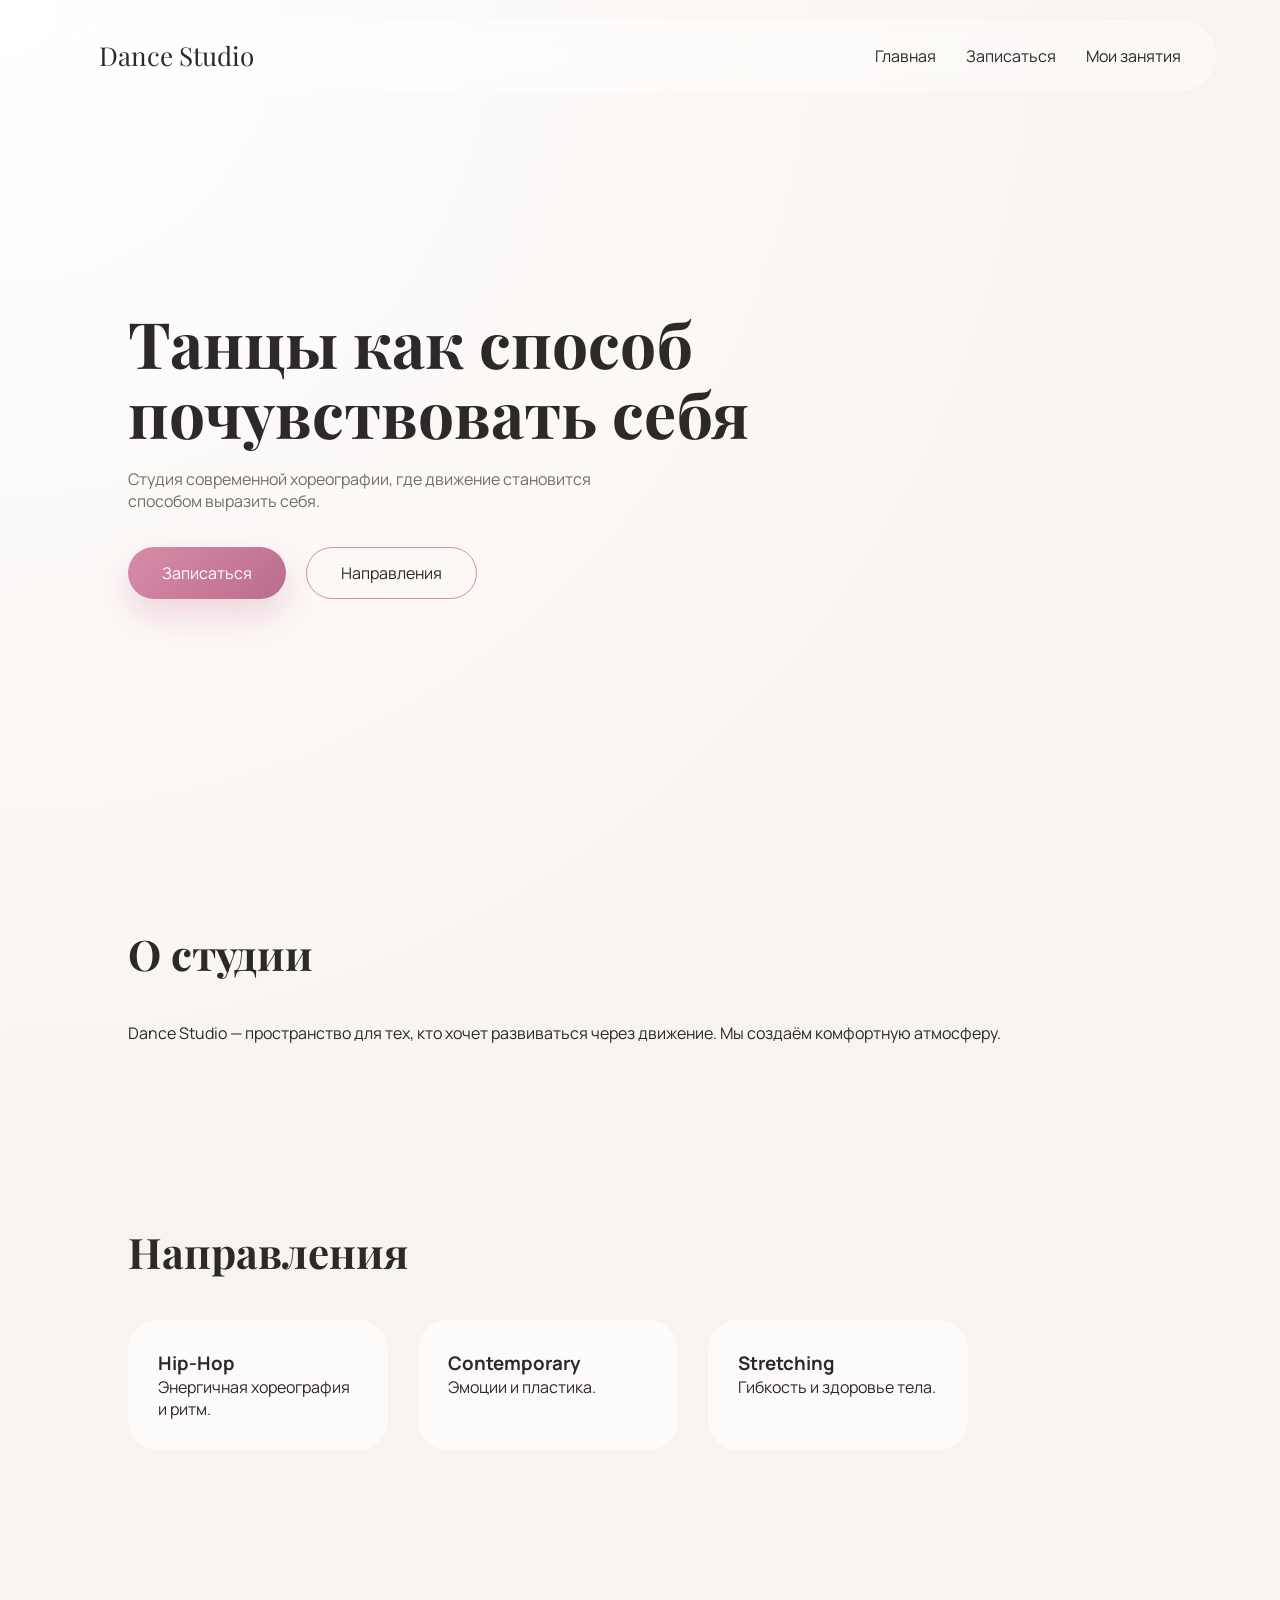
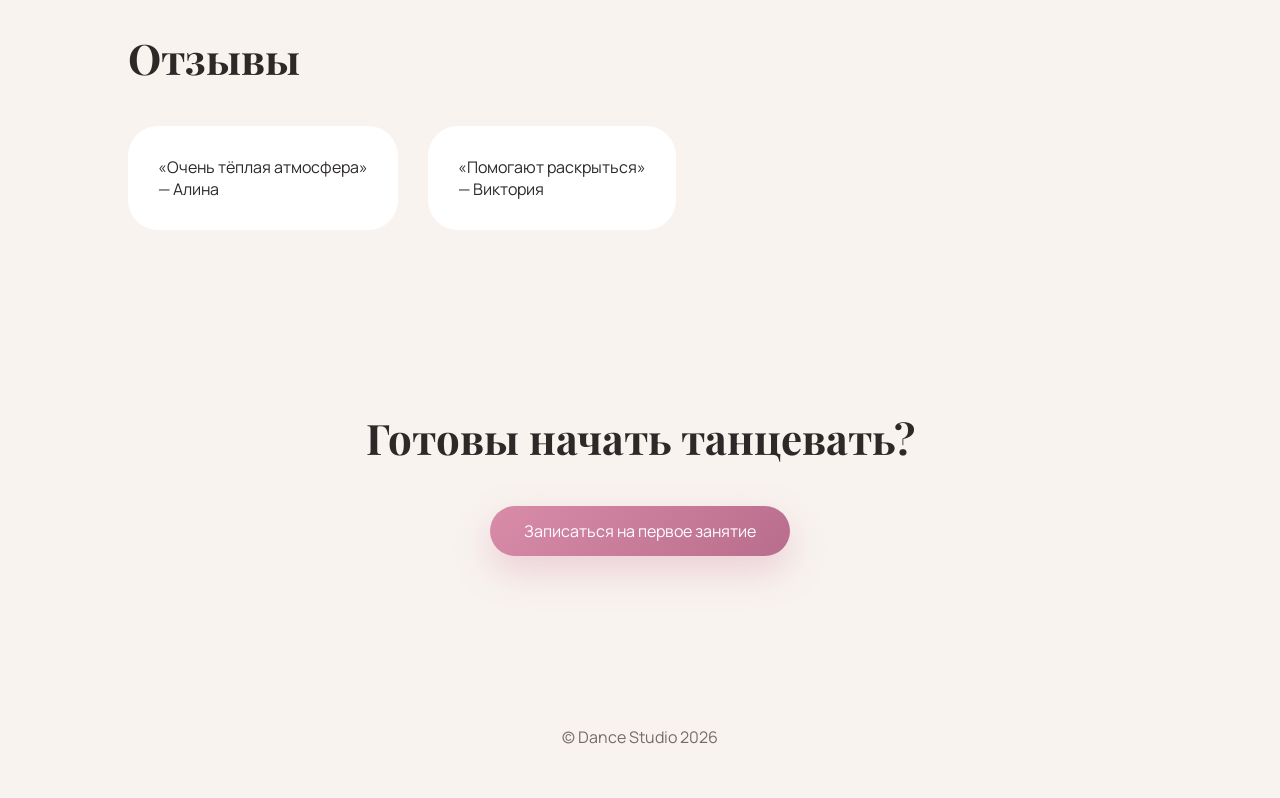
==== index.html @ daf2286c "1 1" ====
<!DOCTYPE html>
<html lang="ru">

<head>
  <meta charset="UTF-8">
  <meta name="viewport" content="width=device-width, initial-scale=1.0">
  <title>Dance Studio</title>
  <link rel="stylesheet" href="css/style.css">
</head>

<body>

<header class="header">

  <a href="index.html" class="logo">Dance Studio</a>

  <nav class="nav">
    <a href="index.html">Главная</a>
    <a href="booking.html">Записаться</a>
    <a href="profile.html">Мои занятия</a>
  </nav>

</header>

<main>

<section class="hero">

  <div>

    <h1>Танцы как способ почувствовать себя</h1>

    <p>
      Студия современной хореографии,
      где движение становится способом выразить себя.
    </p>

    <div class="hero-actions">

      <a href="booking.html" class="button">Записаться</a>
      <a href="#directions" class="secondary-button">Направления</a>

    </div>

  </div>

</section>

<section class="about">
  <h2>О студии</h2>
  <p>
    Dance Studio — пространство для тех,
    кто хочет развиваться через движение.
    Мы создаём комфортную атмосферу.
  </p>
</section>

<section class="directions" id="directions">

  <h2>Направления</h2>

  <div class="cards">

    <div class="card">
      <h3>Hip-Hop</h3>
      <p>Энергичная хореография и ритм.</p>
    </div>

    <div class="card">
      <h3>Contemporary</h3>
      <p>Эмоции и пластика.</p>
    </div>

    <div class="card">
      <h3>Stretching</h3>
      <p>Гибкость и здоровье тела.</p>
    </div>



  </div>

</section>

<section>

  <h2>Отзывы</h2>

  <div class="reviews">

    <div class="review">
      <p>«Очень тёплая атмосфера»</p>
      <span>— Алина</span>
    </div>

    <div class="review">
      <p>«Помогают раскрыться»</p>
      <span>— Виктория</span>
    </div>

  </div>

</section>

<section class="final">

  <h2>Готовы начать танцевать?</h2>

  <a href="booking.html" class="button">
    Записаться на первое занятие
  </a>

</section>

</main>

<footer>
  <p>© Dance Studio 2026</p>
</footer>

</body>
</html>
---- css/style.css ----
@import url('https://fonts.googleapis.com/css2?family=Manrope:wght@300;400;500;600;700&family=Playfair+Display:wght@500;600;700&display=swap');

* {
  margin: 0;
  padding: 0;
  box-sizing: border-box;
}

:root {
  --bg: #f8f3ef;
  --pink: #d88ca8;
  --text: #2d2928;
  --muted: #756c69;
}

body {
  font-family: 'Manrope', sans-serif;
  background: radial-gradient(circle at top left, #fff 0%, var(--bg) 45%);
  color: var(--text);
}

/* HEADER */
.header {
  position: sticky;
  top: 20px;
  width: 90%;
  margin: auto;
  padding: 18px 35px;
  display: flex;
  justify-content: space-between;
  align-items: center;
  background: rgba(255,255,255,0.45);
  backdrop-filter: blur(20px);
  border-radius: 40px;
}

.logo {
  font-family: 'Playfair Display', serif;
  font-size: 26px;
  text-decoration: none;
  color: var(--text);
}

.nav {
  display: flex;
  gap: 30px;
}

.nav a {
  text-decoration: none;
  color: var(--text);
}

/* HERO */
.hero {
  min-height: 85vh;
  display: flex;
  flex-direction: column;
  justify-content: center;
  align-items: flex-start;
  padding: 100px 10%;
}

.hero h1 {
  font-family: 'Playfair Display', serif;
  font-size: 64px;
  line-height: 1.1;
}

.hero p {
  margin-top: 20px;
  max-width: 520px;
  color: var(--muted);
}

/* BUTTON SYSTEM (ВАЖНО - УНИФИЦИРОВАНО) */
.hero-actions {
  display: flex;
  gap: 20px;
  margin-top: 35px;
}

.button,
.secondary-button {
  display: inline-flex;
  align-items: center;
  justify-content: center;
  padding: 17px 34px;
  border-radius: 40px;
  text-decoration: none;
  font-size: 16px;
  line-height: 1;
  transition: .3s;
}

/* PRIMARY */
.button {
  background: linear-gradient(135deg, #d88ca8, #b96d8c);
  color: white;
  box-shadow: 0 15px 35px rgba(216,140,168,.35);
}

.button:hover {
  transform: translateY(-3px);
}

/* SECONDARY */
.secondary-button {
  border: 1px solid var(--pink);
  color: var(--text);
  background: transparent;
}

.secondary-button:hover {
  background: var(--pink);
  color: white;
  transform: translateY(-3px);
}

/* SECTIONS */
section {
  padding: 90px 10%;
}

h2 {
  font-family: 'Playfair Display', serif;
  font-size: 42px;
  margin-bottom: 40px;
}

/* CARDS */
.cards {
  display: flex;
  gap: 30px;
  flex-wrap: wrap;
}

.card {
  background: rgba(255,255,255,.7);
  padding: 30px;
  border-radius: 30px;
  width: 260px;
}

/* REVIEWS */
.reviews {
  display: flex;
  gap: 30px;
  flex-wrap: wrap;
}

.review {
  background: #fff;
  padding: 30px;
  border-radius: 30px;
}

/* FINAL */
.final {
  text-align: center;
  padding-bottom: 120px;
}

/* FOOTER */
footer {
  text-align: center;
  padding: 50px;
  color: var(--muted);
}
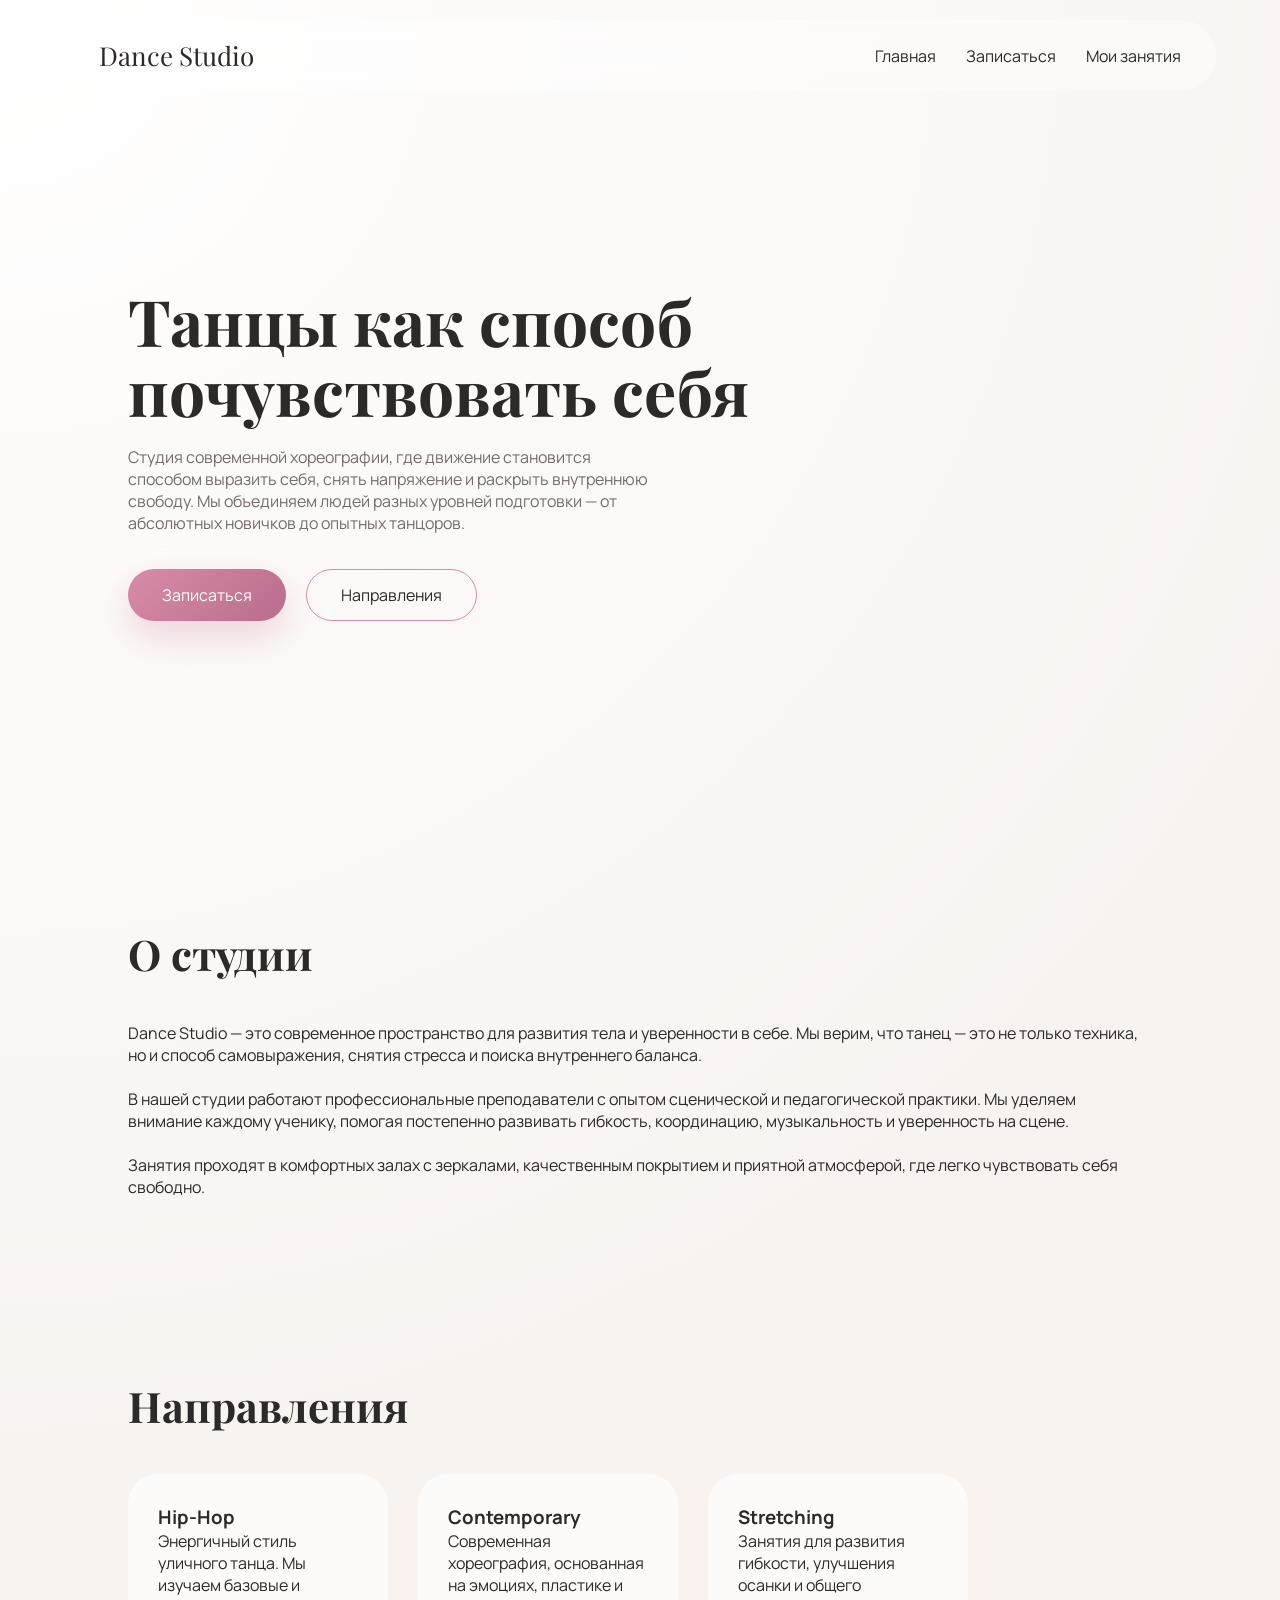
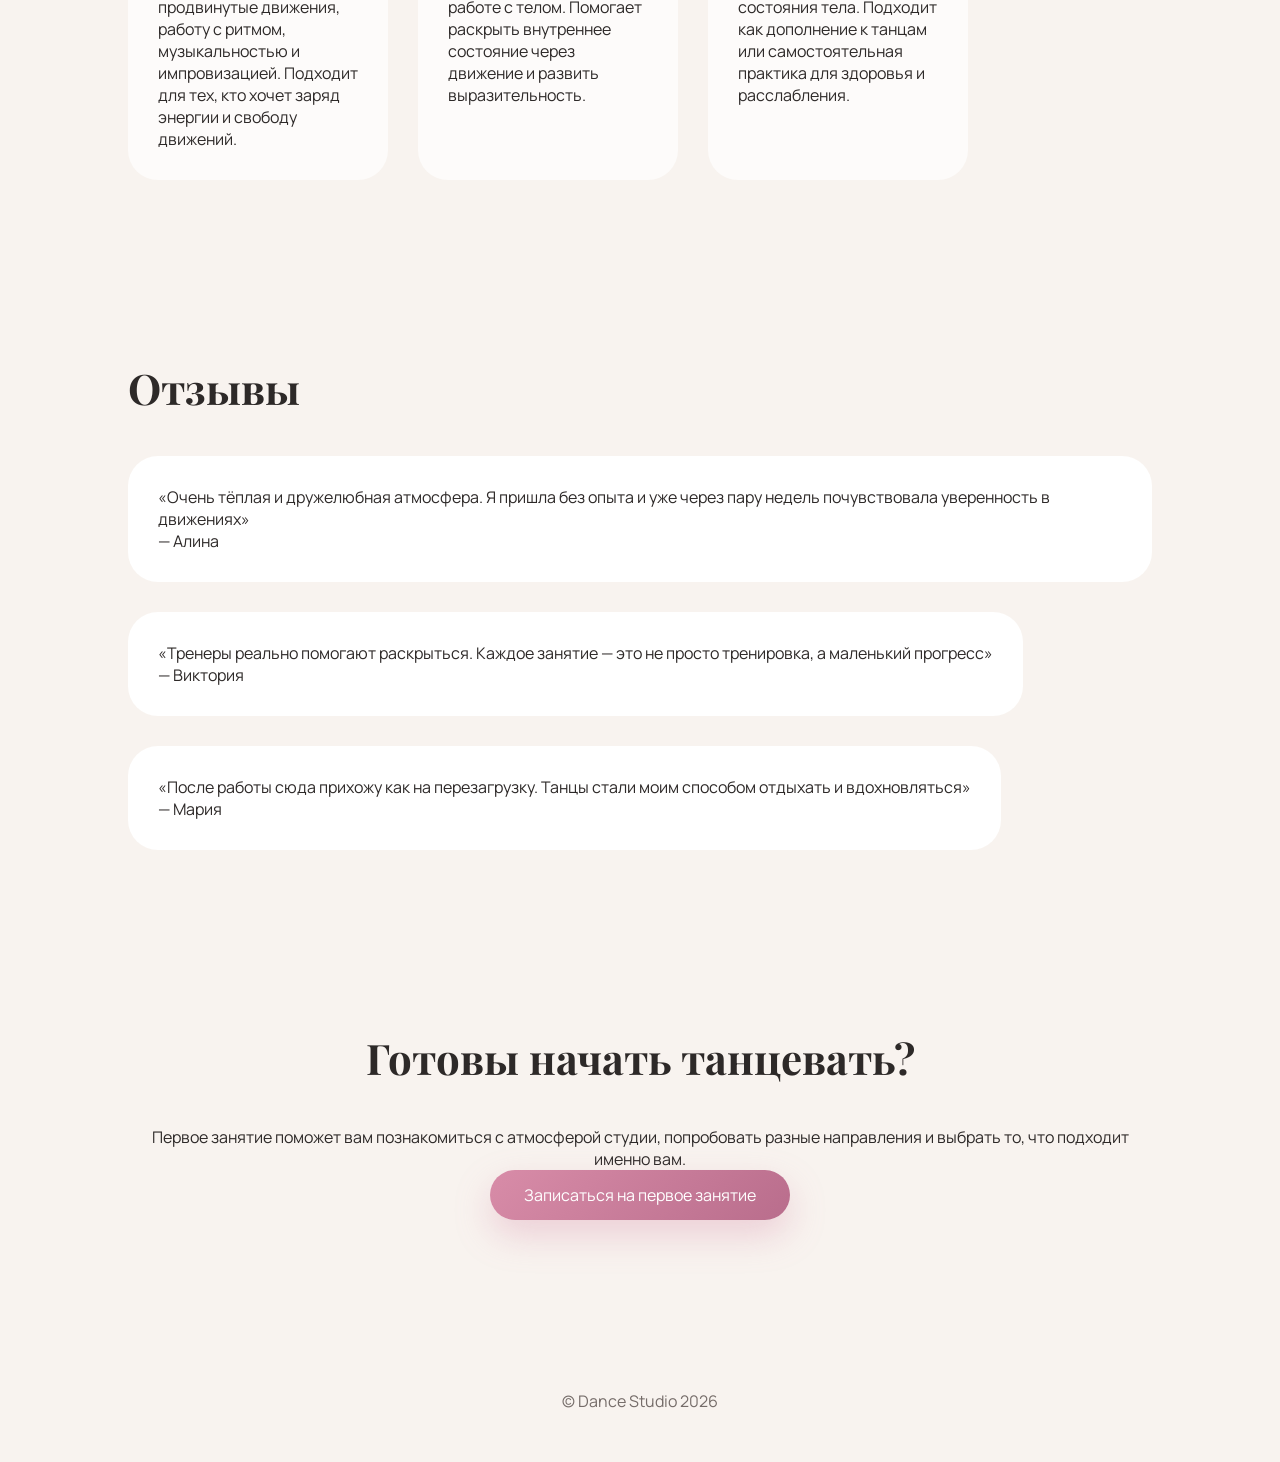
==== commit ad506eaf: "Update index.html 1" ====
--- a/index.html
+++ b/index.html
@@ -31,8 +31,8 @@
     <h1>Танцы как способ почувствовать себя</h1>
 
     <p>
-      Студия современной хореографии,
-      где движение становится способом выразить себя.
+      Студия современной хореографии, где движение становится способом выразить себя, снять напряжение и раскрыть внутреннюю свободу.
+      Мы объединяем людей разных уровней подготовки — от абсолютных новичков до опытных танцоров.
     </p>
 
     <div class="hero-actions">
@@ -49,9 +49,13 @@
 <section class="about">
   <h2>О студии</h2>
   <p>
-    Dance Studio — пространство для тех,
-    кто хочет развиваться через движение.
-    Мы создаём комфортную атмосферу.
+    Dance Studio — это современное пространство для развития тела и уверенности в себе.
+    Мы верим, что танец — это не только техника, но и способ самовыражения, снятия стресса и поиска внутреннего баланса.
+    <br><br>
+    В нашей студии работают профессиональные преподаватели с опытом сценической и педагогической практики.
+    Мы уделяем внимание каждому ученику, помогая постепенно развивать гибкость, координацию, музыкальность и уверенность на сцене.
+    <br><br>
+    Занятия проходят в комфортных залах с зеркалами, качественным покрытием и приятной атмосферой, где легко чувствовать себя свободно.
   </p>
 </section>
 
@@ -63,20 +67,27 @@
 
     <div class="card">
       <h3>Hip-Hop</h3>
-      <p>Энергичная хореография и ритм.</p>
+      <p>
+        Энергичный стиль уличного танца. Мы изучаем базовые и продвинутые движения, работу с ритмом,
+        музыкальностью и импровизацией. Подходит для тех, кто хочет заряд энергии и свободу движений.
+      </p>
     </div>
 
     <div class="card">
       <h3>Contemporary</h3>
-      <p>Эмоции и пластика.</p>
+      <p>
+        Современная хореография, основанная на эмоциях, пластике и работе с телом.
+        Помогает раскрыть внутреннее состояние через движение и развить выразительность.
+      </p>
     </div>
 
     <div class="card">
       <h3>Stretching</h3>
-      <p>Гибкость и здоровье тела.</p>
+      <p>
+        Занятия для развития гибкости, улучшения осанки и общего состояния тела.
+        Подходит как дополнение к танцам или самостоятельная практика для здоровья и расслабления.
+      </p>
     </div>
-
-
 
   </div>
 
@@ -89,13 +100,24 @@
   <div class="reviews">
 
     <div class="review">
-      <p>«Очень тёплая атмосфера»</p>
+      <p>
+        «Очень тёплая и дружелюбная атмосфера. Я пришла без опыта и уже через пару недель почувствовала уверенность в движениях»
+      </p>
       <span>— Алина</span>
     </div>
 
     <div class="review">
-      <p>«Помогают раскрыться»</p>
+      <p>
+        «Тренеры реально помогают раскрыться. Каждое занятие — это не просто тренировка, а маленький прогресс»
+      </p>
       <span>— Виктория</span>
+    </div>
+
+    <div class="review">
+      <p>
+        «После работы сюда прихожу как на перезагрузку. Танцы стали моим способом отдыхать и вдохновляться»
+      </p>
+      <span>— Мария</span>
     </div>
 
   </div>
@@ -105,6 +127,11 @@
 <section class="final">
 
   <h2>Готовы начать танцевать?</h2>
+
+  <p>
+    Первое занятие поможет вам познакомиться с атмосферой студии, попробовать разные направления
+    и выбрать то, что подходит именно вам.
+  </p>
 
   <a href="booking.html" class="button">
     Записаться на первое занятие
@@ -119,4 +146,4 @@
 </footer>
 
 </body>
-</html>+</html>
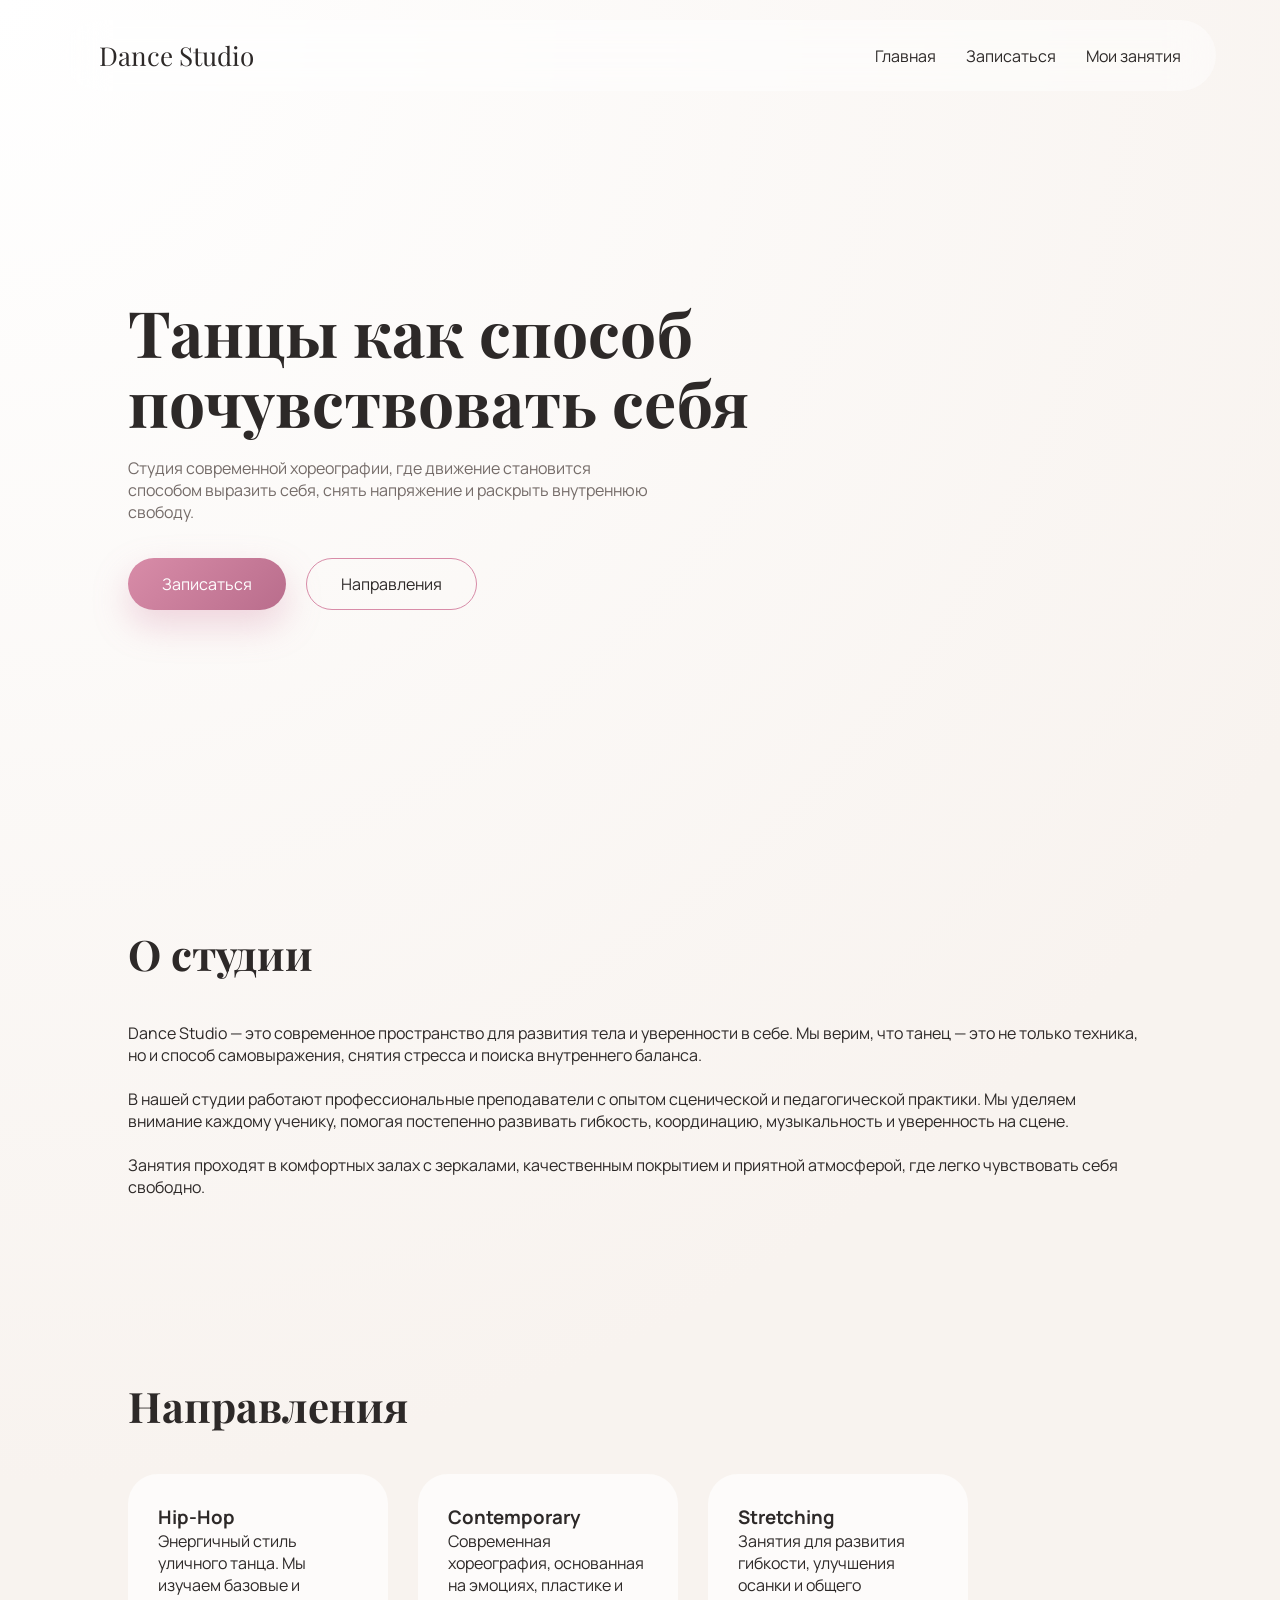
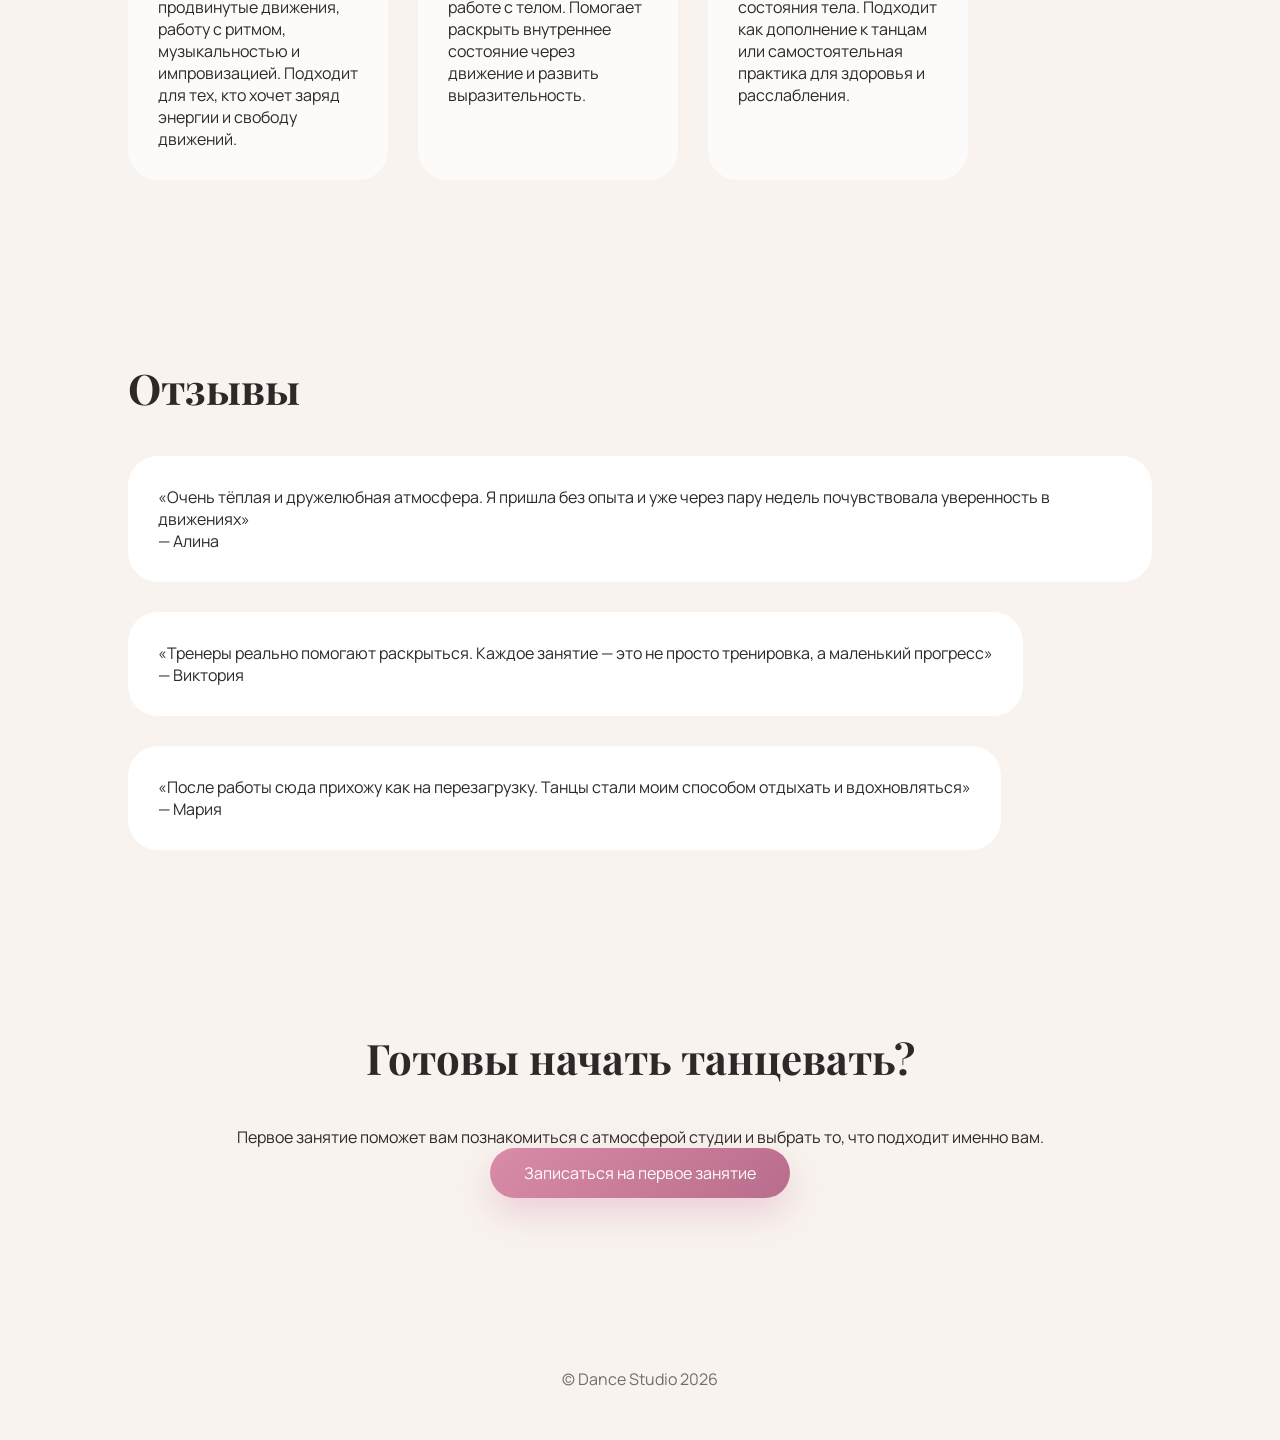
==== commit 51407a91: "Update index.html 3" ====
--- a/index.html
+++ b/index.html
@@ -32,7 +32,7 @@
 
     <p>
       Студия современной хореографии, где движение становится способом выразить себя, снять напряжение и раскрыть внутреннюю свободу.
-      Мы объединяем людей разных уровней подготовки — от абсолютных новичков до опытных танцоров.
+      
     </p>
 
     <div class="hero-actions">
@@ -129,8 +129,7 @@
   <h2>Готовы начать танцевать?</h2>
 
   <p>
-    Первое занятие поможет вам познакомиться с атмосферой студии, попробовать разные направления
-    и выбрать то, что подходит именно вам.
+    Первое занятие поможет вам познакомиться с атмосферой студии и выбрать то, что подходит именно вам.
   </p>
 
   <a href="booking.html" class="button">
